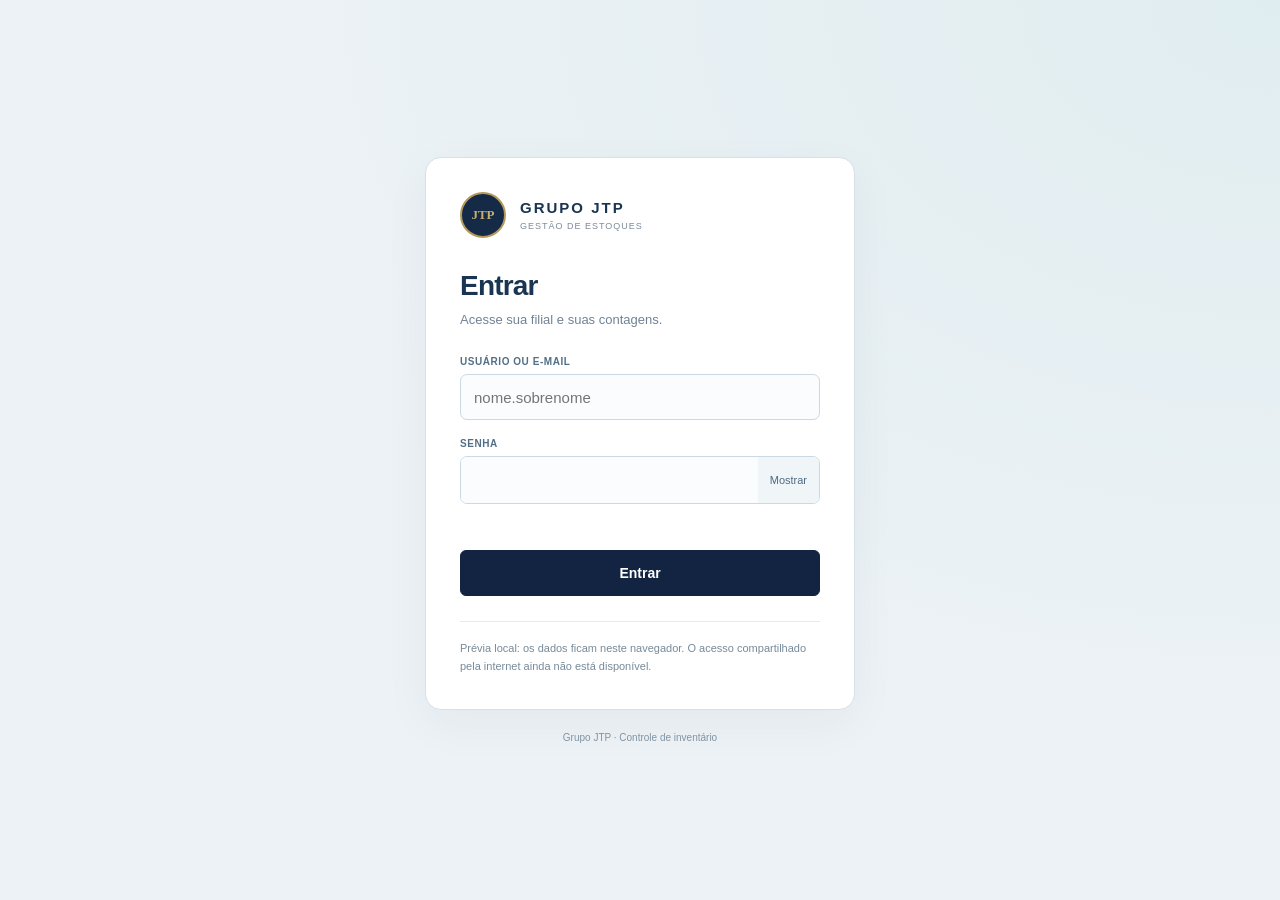
==== inventario-bp.html @ 7b731a56 "Add files via upload Primeira Versão - Gestão de Estoque" ====
<!doctype html><html lang="pt-BR"><head><meta charset="utf-8"><meta name="viewport" content="width=device-width,initial-scale=1"><title>Grupo JTP · Gestão de Estoques</title></head><body><p>Abrindo o Gestão de Estoques… <a href="/">Continuar</a></p><script>location.replace('/'+location.search+location.hash);</script></body></html>
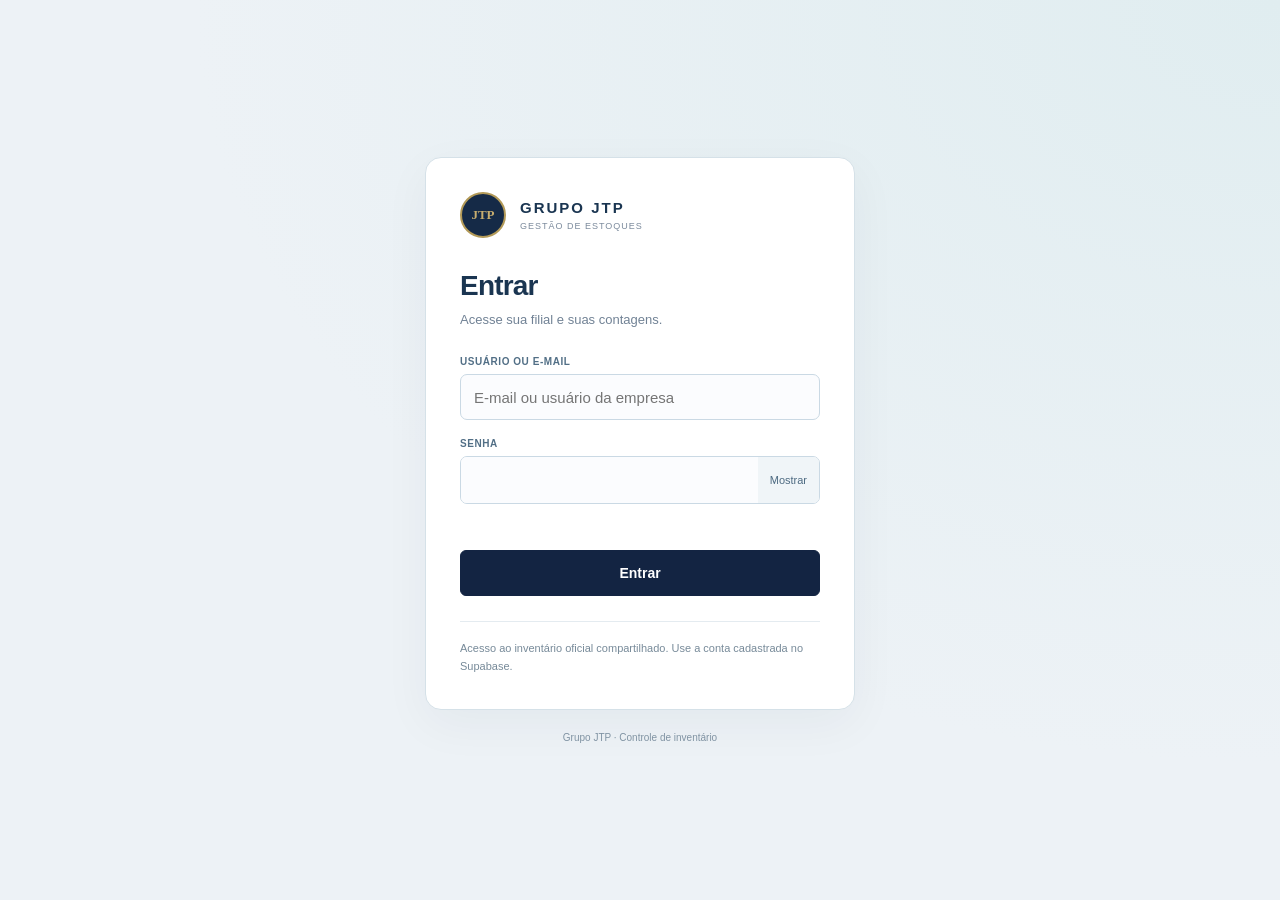
==== commit f3ec2427: "Add files via upload" ====
--- a/inventario-bp.html
+++ b/inventario-bp.html
@@ -1 +1 @@
-<!doctype html><html lang="pt-BR"><head><meta charset="utf-8"><meta name="viewport" content="width=device-width,initial-scale=1"><title>Grupo JTP · Gestão de Estoques</title></head><body><p>Abrindo o Gestão de Estoques… <a href="/">Continuar</a></p><script>location.replace('/'+location.search+location.hash);</script></body></html>+<!doctype html><html lang="pt-BR"><head><meta charset="utf-8"><meta name="viewport" content="width=device-width,initial-scale=1"><title>Grupo JTP · Gestão de Estoques</title><link rel="icon" type="image/svg+xml" href="favicon.svg?v=1"></head><body><p>Abrindo o Gestão de Estoques… <a href="/">Continuar</a></p><script>location.replace('/'+location.search+location.hash);</script></body></html>
